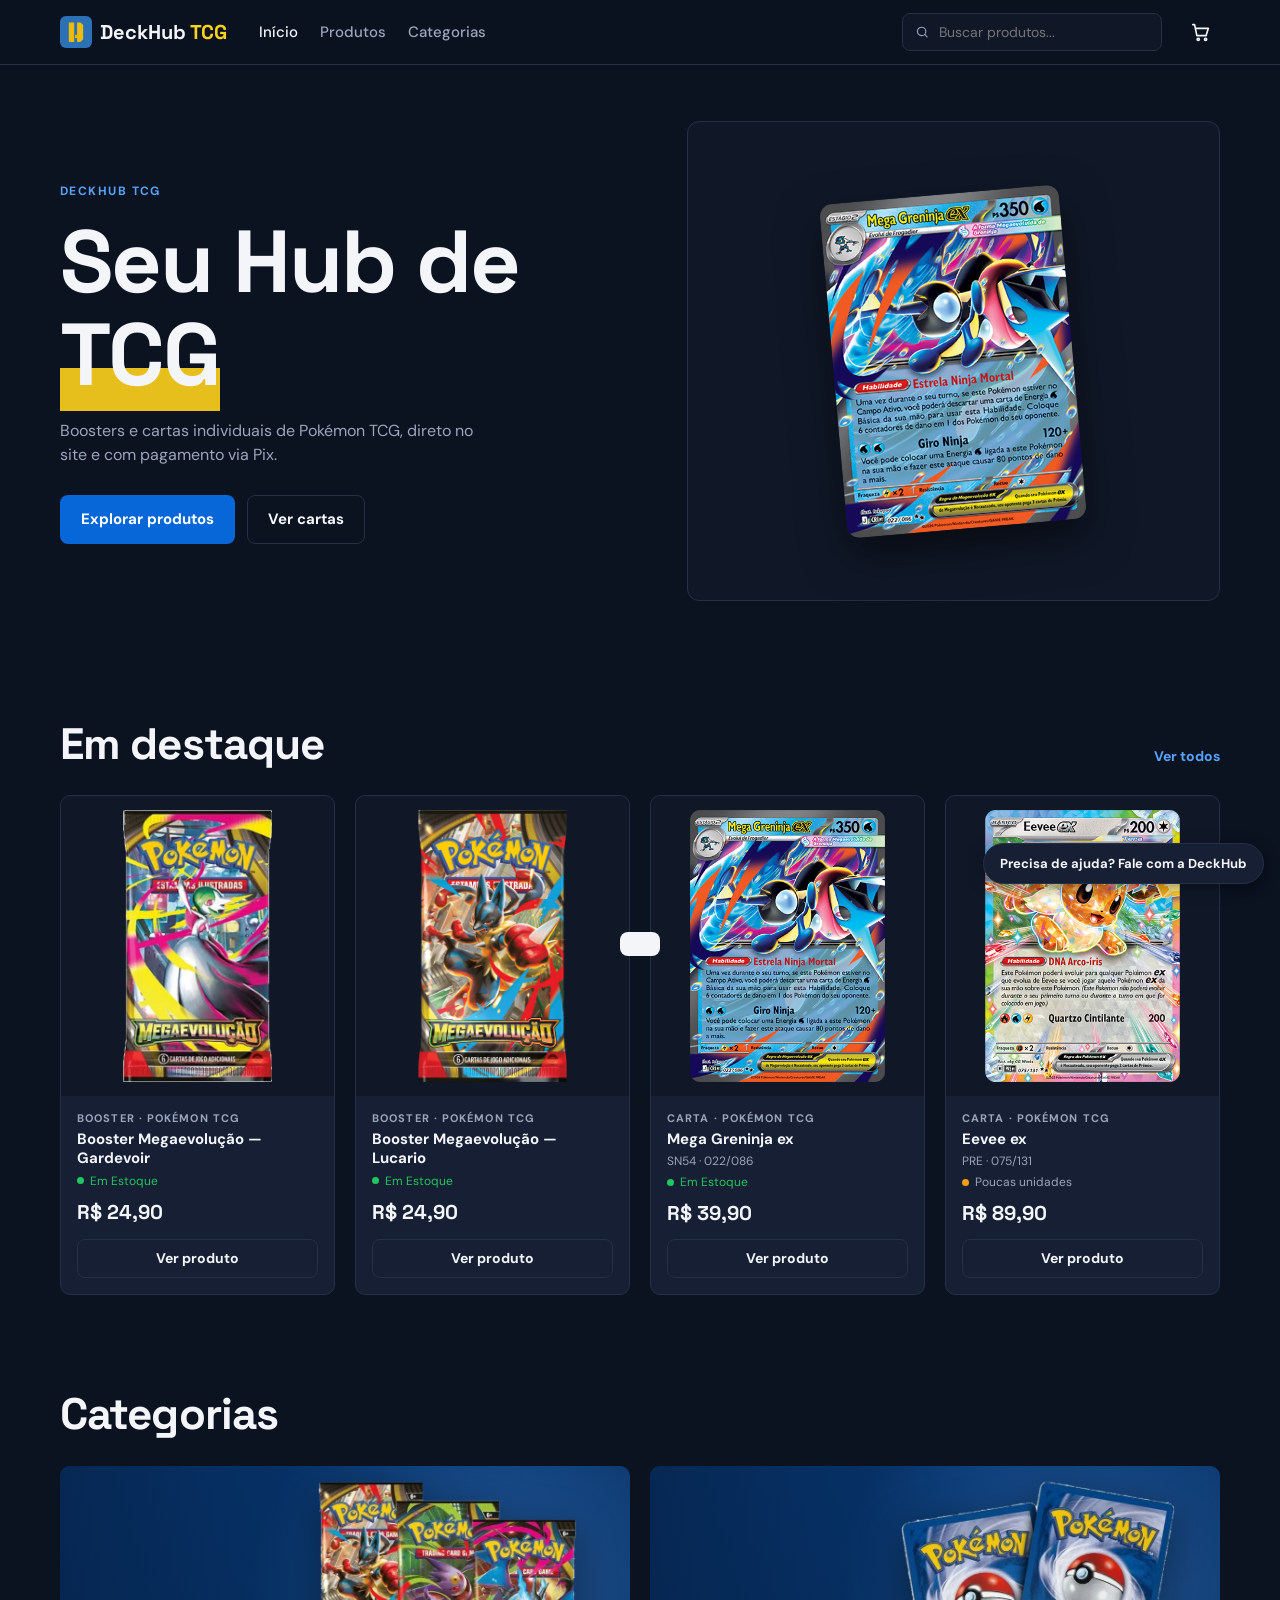
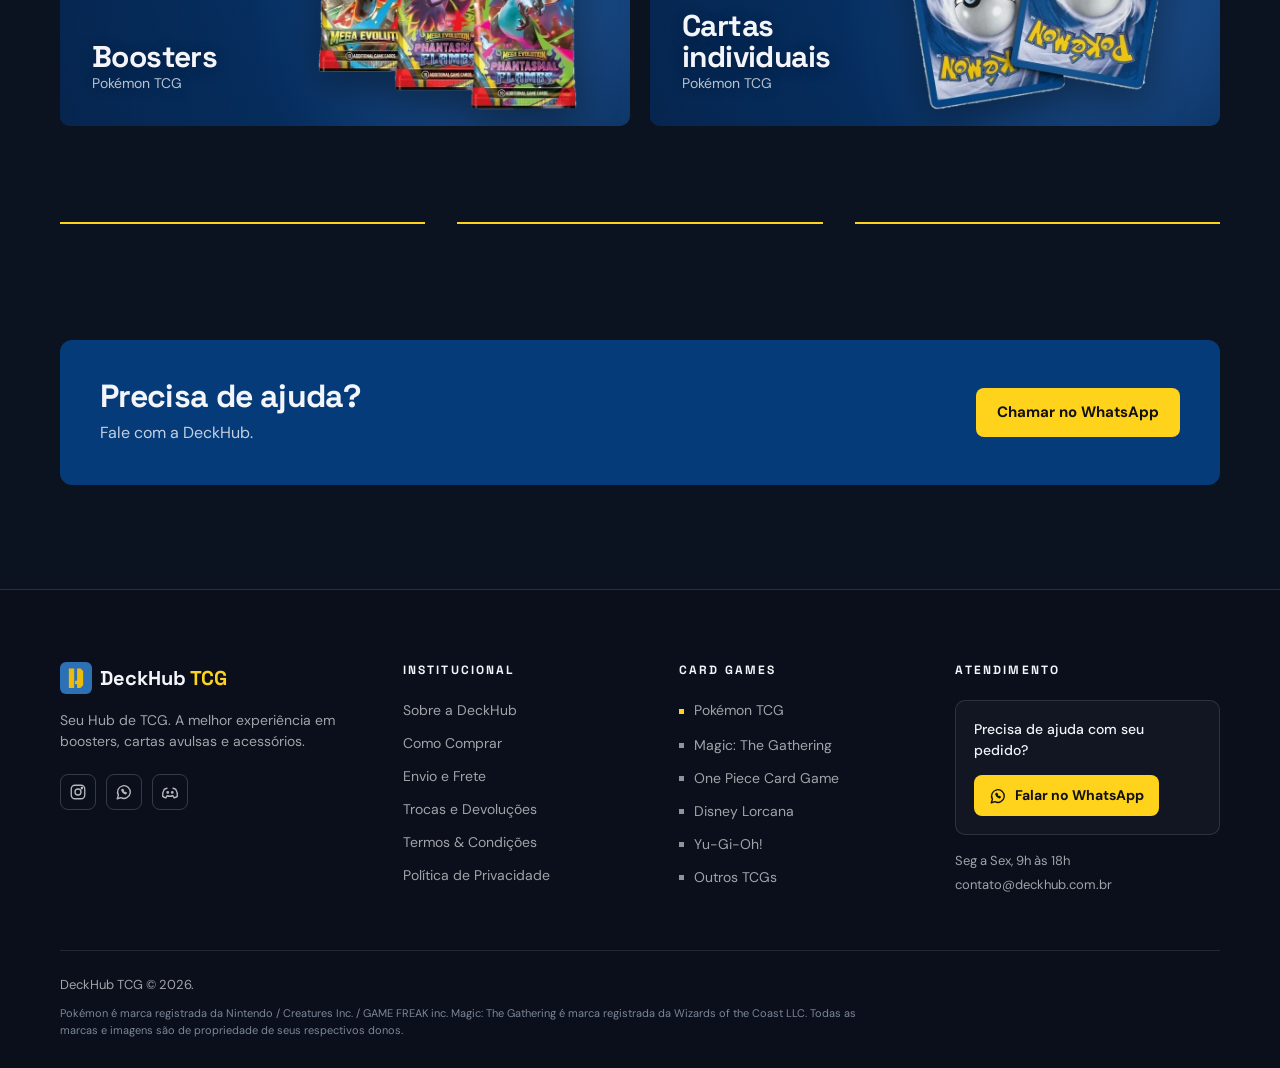
==== index.html @ 045ca1ab "Add files via upload" ====
<!DOCTYPE html>
<html lang="pt-BR">
<head>
<meta charset="utf-8">
<meta name="viewport" content="width=device-width, initial-scale=1">
<meta name="theme-color" content="#0B1220">
<title>DeckHub TCG</title>
<meta name="description" content="Boosters e cartas individuais de Pokémon TCG com compra direta pelo site e pagamento via Pix.">
<meta property="og:title" content="DeckHub TCG"><meta property="og:description" content="Boosters e cartas individuais de Pokémon TCG com compra direta pelo site e pagamento via Pix."><meta property="og:image" content="images/logo.png"><meta property="og:locale" content="pt_BR">
<link rel="icon" href="images/logo-icon.png">
<link rel="preconnect" href="https://fonts.googleapis.com"><link rel="preconnect" href="https://fonts.gstatic.com" crossorigin>
<link rel="stylesheet" href="https://fonts.googleapis.com/css2?family=DM+Sans:wght@400;500;700&family=Space+Grotesk:wght@500;700&display=swap">
<link rel="stylesheet" href="css/style.css">
</head>
<body data-page="home">
<div id="site-header"></div>
<main id="app">
<div class="wrap">
  <section class="hero">
    <div>
      <span class="eye">DeckHub TCG</span>
      <h1>Seu Hub de <em>TCG</em></h1>
      <p>Boosters e cartas individuais de Pokémon TCG, direto no site e com pagamento via Pix.</p>
      <div class="cta"><a class="btn p" href="produtos">Explorar produtos</a><a class="btn s" href="produtos?tipo=carta">Ver cartas</a></div>
    </div>
    <a class="hstage" href="produto/?slug=mega-greninja-ex" aria-label="Ver Mega Greninja ex"><img src="images/cards/mega-greninja-ex.png" alt="Mega Greninja ex"></a>
  </section>
</div>
<section class="s"><div class="wrap"><div class="sh"><h2>Em destaque</h2><a href="produtos">Ver todos</a></div><div class="grid" id="featured"></div></div></section>
<section class="s"><div class="wrap"><div class="sh"><h2>Categorias</h2></div>
  <div class="cats"><a class="cat" href="produtos?tipo=booster"><img class="cat-img" src="images/categorias/boosters.webp" alt="" loading="lazy"><h3>Boosters</h3><span>Pokémon TCG</span></a><a class="cat" href="produtos?tipo=carta"><img class="cat-img" src="images/categorias/cartas.webp" alt="" loading="lazy"><h3>Cartas individuais</h3><span>Pokémon TCG</span></a></div></div></section>
<section class="s"><div class="wrap bn">
  <div><b></b><p></p></div>
  <div><b></b><p></p></div>
  <div><b></b><p></p></div></div></section>
<section class="s"><div class="wrap"><div class="help"><div><h2>Precisa de ajuda?</h2><p>Fale com a DeckHub.</p></div><a class="btn y" id="helpwa" href="https://wa.me/558499370883" target="_blank" rel="noopener">Chamar no WhatsApp</a></div></div></section>
</main>
<div id="site-footer"></div>
<script src="js/data.js"></script>
<script src="js/payment.js"></script>
<script src="js/app.js"></script>
<script src="js/viewer.js"></script>
<script src="js/pages.js"></script>
</body>
</html>
---- css/style.css ----
:root{--bg:#0B1220;--surface:#101828;--card:#161F33;--ink:#F3F5F9;--muted:#9AA6BC;--line:#223049;--brand:#0867D8;--brand2:#063B7A;--yellow:#FFD21C;color-scheme:dark}
*{box-sizing:border-box}html{scroll-behavior:smooth}
body{margin:0;background:var(--bg);color:var(--ink);font:16px/1.5 'DM Sans',system-ui,sans-serif;-webkit-font-smoothing:antialiased}
h1,h2,h3{font-family:'Space Grotesk','DM Sans',sans-serif;letter-spacing:-.02em;line-height:1.05;margin:0}
a{color:inherit;text-decoration:none}button{font:inherit;cursor:pointer;color:inherit;background:none;border:0}img{display:block;max-width:100%}
.wrap{max-width:1200px;margin:0 auto;padding:0 20px}.muted{color:var(--muted)}
header.top{position:sticky;top:0;z-index:30;background:rgba(11,18,32,.92);backdrop-filter:blur(8px);border-bottom:1px solid var(--line)}
.hd{display:flex;align-items:center;gap:20px;height:64px}
.logo{display:flex;align-items:center;gap:8px;font:700 20px 'Space Grotesk',sans-serif}.logo img{width:32px;height:32px;border-radius:6px}.logo b{color:var(--yellow)}
.nav{display:flex;gap:22px;font-size:15px;font-weight:500;color:var(--muted);margin-left:12px}.nav a:hover,.nav a.on{color:var(--ink)}
.sp{flex:1}
.sb{display:flex;align-items:center;gap:8px;border:1px solid var(--line);border-radius:8px;padding:0 12px;height:38px;background:var(--surface);width:260px;color:var(--muted)}
.sb input{border:0;background:none;outline:0;width:100%;color:var(--ink);font:inherit;font-size:14px}
.ib{position:relative;padding:8px;display:flex;color:var(--ink)}.mbtn{display:none}
.cnt{position:absolute;top:0;right:-2px;background:var(--yellow);color:#111;font-size:11px;font-weight:700;min-width:18px;height:18px;border-radius:9px;display:grid;place-items:center;padding:0 4px}
.mnav{display:none;border-top:1px solid var(--line);padding:14px 20px}.mnav.open{display:grid;gap:12px}
.btn{display:inline-flex;align-items:center;justify-content:center;gap:8px;border:1px solid transparent;border-radius:8px;padding:12px 20px;font-weight:700;font-size:15px;transition:transform .15s,background .15s,box-shadow .15s,border-color .15s}
.btn.p{background:var(--brand);color:#fff}.btn.p:hover{background:#0a78f5;transform:translateY(-1px);box-shadow:0 6px 18px rgba(8,103,216,.35)}
.btn.s{border-color:var(--line);color:var(--ink)}.btn.s:hover{border-color:var(--ink)}.btn.y{background:var(--yellow);color:#111}.btn.y:hover{transform:translateY(-1px)}
.btn.w{width:100%}.btn[disabled]{opacity:.5;cursor:not-allowed;transform:none;box-shadow:none}
.eye{font-size:12px;font-weight:700;letter-spacing:.12em;text-transform:uppercase;color:#5aa2ff}
.hero{display:grid;grid-template-columns:1.1fr 1fr;gap:40px;align-items:center;padding:56px 0 72px}
.hero h1{font-size:clamp(44px,7vw,88px);margin:14px 0 18px}.hero h1 em{font-style:normal;background:linear-gradient(transparent 62%,rgba(255,210,28,.9) 62%);color:var(--ink)}
.hero p{color:var(--muted);max-width:440px;margin:0 0 28px}.cta{display:flex;gap:12px;flex-wrap:wrap}
.hstage{display:grid;place-items:center;height:480px;background:var(--surface);border:1px solid var(--line);border-radius:12px}
.hstage img{width:240px;transform:rotate(-5deg);border-radius:12px;box-shadow:0 18px 44px rgba(0,0,0,.55);transition:transform .35s}.hstage:hover img{transform:rotate(0) translateY(-6px)}
section.s{padding:48px 0}.sh{display:flex;justify-content:space-between;align-items:end;gap:16px;margin-bottom:28px}.sh h2{font-size:clamp(28px,4vw,44px)}.sh a{color:#5aa2ff;font-weight:700;font-size:14px}
.grid{display:grid;grid-template-columns:repeat(4,1fr);gap:20px}
.card{background:var(--card);border:1px solid var(--line);border-radius:10px;overflow:hidden;display:flex;flex-direction:column;transition:transform .2s,box-shadow .2s,border-color .2s}
.card:hover{transform:translateY(-4px);box-shadow:0 14px 30px rgba(0,0,0,.4);border-color:#34466a}
.card .im{aspect-ratio:4/5;background:var(--surface);padding:16px}.card .im img{width:100%;height:100%;object-fit:contain;transition:transform .3s}.card:hover .im img{transform:scale(1.03)}
.card .bd{padding:14px 16px 16px;display:flex;flex-direction:column;gap:3px;flex:1}
.tp{font-size:11px;font-weight:700;letter-spacing:.1em;text-transform:uppercase;color:var(--muted)}.nm{font-weight:700;font-size:15px;line-height:1.3}.sm{font-size:12px;color:var(--muted)}
.av{display:flex;align-items:center;gap:6px;font-size:12px;color:var(--muted)}.av i{width:7px;height:7px;border-radius:50%;background:#22c55e}.av.low i{background:#f59e0b}.av.out i{background:#ef4444}
.pr{font:700 20px 'Space Grotesk',sans-serif;margin-top:6px}.card .vb{margin-top:10px;border:1px solid var(--line);border-radius:8px;padding:8px;text-align:center;font-size:14px;font-weight:700;transition:border-color .2s,background .2s}.card:hover .vb{border-color:var(--brand);background:var(--brand)}
/* Em destaque (home): área de imagem uniforme; boosters e cartas ficam com a mesma altura */
#featured .card .im{position:relative;aspect-ratio:10/11;padding:0}
#featured .card .im img{position:absolute;inset:14px;width:calc(100% - 28px);height:calc(100% - 28px)}
#featured .card .pr{margin-bottom:10px}#featured .card .vb{margin-top:auto}

.cats{display:grid;grid-template-columns:1fr 1fr;gap:20px}.cat{background:var(--brand2);border-radius:10px;padding:32px;min-height:190px;display:flex;flex-direction:column;justify-content:flex-end;transition:background .2s}.cat:hover{background:var(--brand)}.cat h3{font-size:30px}.cat span{opacity:.75;font-size:14px}
.cat{position:relative;overflow:hidden;isolation:isolate;min-height:260px;background:linear-gradient(135deg,var(--brand2) 0%,#052a57 100%)}.cat:hover{background:linear-gradient(135deg,var(--brand) 0%,var(--brand2) 100%)}
.cat:before{content:"";position:absolute;inset:0;z-index:-1;background:radial-gradient(circle at 78% 50%,rgba(90,162,255,.35),transparent 55%),linear-gradient(90deg,rgba(6,24,52,.55) 0%,transparent 60%)}
.cat .cat-img{position:absolute;z-index:-1;right:4%;top:50%;width:56%;height:88%;object-fit:contain;object-position:center;transform:translateY(-50%);filter:drop-shadow(0 12px 22px rgba(0,0,0,.45));transition:transform .35s}.cat:hover .cat-img{transform:translateY(-50%) scale(1.05)}
.cat h3,.cat span{max-width:48%;text-shadow:0 2px 12px rgba(6,24,52,.6)}
.bn{display:grid;grid-template-columns:repeat(3,1fr);gap:32px}.bn div{border-top:2px solid var(--yellow);padding-top:14px}.bn b{font:700 18px 'Space Grotesk',sans-serif}.bn p{color:var(--muted);margin:6px 0 0;font-size:14px}
.help{background:var(--brand2);border-radius:12px;padding:40px;display:flex;justify-content:space-between;align-items:center;gap:20px;flex-wrap:wrap}.help h2{font-size:32px}.help p{margin:8px 0 0;opacity:.8}
.tools{display:flex;gap:12px;flex-wrap:wrap;align-items:center;margin-bottom:24px}
.chip{border:1px solid var(--line);background:var(--surface);border-radius:20px;padding:8px 16px;font-size:14px;font-weight:500}.chip.on{background:var(--brand);border-color:var(--brand);color:#fff}
select,.in{width:100%;border:1px solid var(--line);background:var(--surface);color:var(--ink);border-radius:8px;padding:10px 12px;font:inherit;font-size:15px}
select{width:auto}.in:focus,select:focus{outline:2px solid var(--brand);outline-offset:-1px}.tools .in{max-width:300px}
.crumb{font-size:13px;color:var(--muted);padding-top:20px}.crumb a:hover{color:#5aa2ff}
.pd{display:grid;grid-template-columns:1.2fr 1fr;gap:48px;padding:28px 0 24px}
.pd h1{font-size:clamp(32px,4vw,48px);margin:8px 0 12px}.pd .big{font:700 36px 'Space Grotesk',sans-serif}
.stage{position:relative;height:520px;background:var(--surface);border:1px solid var(--line);border-radius:12px;overflow:hidden;cursor:grab;touch-action:none;user-select:none}
.stage:active{cursor:grabbing}.stage canvas{position:absolute;inset:0;width:100%;height:100%}.stage .fb{position:absolute;inset:0;display:grid;place-items:center}.stage .fb img{height:80%;object-fit:contain}
.vz{position:absolute;top:10px;right:10px;display:flex;gap:6px}.vz button{width:34px;height:34px;border-radius:8px;border:1px solid var(--line);background:var(--card);display:grid;place-items:center}
.vh{position:absolute;bottom:12px;left:0;right:0;text-align:center;font-size:12px;color:var(--muted);pointer-events:none;margin:0}
dl.specs{margin:20px 0 0;border-top:1px solid var(--line)}dl.specs div{display:flex;justify-content:space-between;padding:10px 0;border-bottom:1px solid var(--line);font-size:14px}dl.specs dt{color:var(--muted)}dl.specs dd{margin:0;font-weight:500}
.buy{display:flex;gap:12px;flex-wrap:wrap;margin-top:22px}.buy .btn{flex:1}
.qty{display:inline-flex;align-items:center;border:1px solid var(--line);border-radius:8px;background:var(--surface);overflow:hidden}.qty button{width:40px;height:44px;display:grid;place-items:center}.qty span{width:40px;text-align:center;font-weight:700}
.eds{background:#0F1626;border-top:1px solid var(--line);padding:64px 0;margin-top:40px}.eds h2{font-size:clamp(26px,3.5vw,38px)}.eds .sh p{color:var(--muted);margin:8px 0 0;font-size:14px}
.ar{display:flex;gap:8px}.ar button{width:38px;height:38px;border-radius:8px;border:1px solid var(--line);display:grid;place-items:center;transition:background .2s,border-color .2s}.ar button:hover{background:var(--brand);border-color:var(--brand)}
.ect{display:flex;gap:16px;overflow-x:auto;scroll-snap-type:x mandatory;scroll-behavior:smooth;scrollbar-width:none}.ect::-webkit-scrollbar{display:none}
.ec{position:relative;flex:0 0 calc((100% - 64px)/5);scroll-snap-align:start;background:var(--card);border:1px solid var(--line);border-radius:10px;overflow:hidden;display:flex;flex-direction:column;transition:border-color .2s,transform .2s}.ec:hover{border-color:#4a608c;transform:translateY(-3px)}
.ec .im{position:relative;aspect-ratio:330/460;overflow:hidden;background:#0B1220;padding:12px}.ec .im img{width:100%;height:100%;object-fit:contain;transition:transform .4s}.ec:hover .im img{transform:scale(1.05)}
.ec .im:after{content:"";position:absolute;inset:0;pointer-events:none;background:linear-gradient(115deg,transparent 40%,rgba(255,255,255,.14) 50%,transparent 60%);transform:translateX(-100%);transition:transform .6s}.ec:hover .im:after{transform:translateX(100%)}
.ec .cd{position:absolute;top:10px;left:10px;z-index:2;background:rgba(11,18,32,.9);border:1px solid var(--line);border-radius:5px;font:700 11px 'Space Grotesk',sans-serif;letter-spacing:.08em;padding:3px 8px}
.ec .bd{padding:14px;display:flex;flex-direction:column;gap:3px;flex:1}.ec .vb{margin-top:10px;border:1px solid var(--line);border-radius:8px;padding:8px;text-align:center;font-size:13px;font-weight:700;transition:background .2s,border-color .2s}.ec:hover .vb{background:var(--brand);border-color:var(--brand)}
.lay{display:grid;grid-template-columns:1.6fr 1fr;gap:40px;padding:28px 0 24px}.box{background:var(--card);border:1px solid var(--line);border-radius:10px;padding:24px}
.row{display:grid;grid-template-columns:64px 1fr auto;gap:16px;align-items:center;padding:16px 0;border-bottom:1px solid var(--line)}.row .t{width:64px;height:80px;background:var(--surface);padding:4px}.row .t img{width:100%;height:100%;object-fit:contain}
.row .qty{margin-top:8px;transform:scale(.85);transform-origin:left}.row .qty button{height:36px}.lk{font-size:12px;color:var(--muted);text-decoration:underline}
.ln{display:flex;justify-content:space-between;padding:6px 0;font-size:15px}.ln.tt{font-weight:700;font-size:20px;border-top:1px solid var(--line);margin-top:8px;padding-top:14px}
.steps{display:flex;gap:6px;margin-bottom:24px}.steps i{flex:1;height:4px;border-radius:2px;background:var(--line)}.steps i.on{background:var(--brand)}
.fgr{display:grid;grid-template-columns:1fr 1fr;gap:14px;margin-top:16px}.fgr label{display:block;font-size:13px;font-weight:700;margin-bottom:4px}.fgr .full{grid-column:1/-1}h3.f{font-size:20px;margin:28px 0 0}h3.f:first-child{margin:0}
.opt{display:flex;align-items:center;gap:12px;border:1px solid var(--brand);background:rgba(8,103,216,.12);border-radius:8px;padding:14px;margin-top:16px}.opt span{flex:1;font-weight:500}
.pix{text-align:center}.qr{display:inline-block;background:#fff;padding:10px;border-radius:10px;margin:14px 0}.qr svg{display:block;width:200px;height:200px}
.code{word-break:break-all;background:var(--surface);border:1px solid var(--line);border-radius:8px;padding:12px;text-align:left;font-size:12px;color:var(--muted)}
.ok{color:#22c55e}.spin{display:inline-block;width:14px;height:14px;border:2px solid var(--line);border-top-color:var(--brand);border-radius:50%;animation:sp 1s linear infinite;vertical-align:-2px;margin-right:6px}@keyframes sp{to{transform:rotate(360deg)}}
.ctr{text-align:center;padding:64px 0}.ctr h1{font-size:44px;margin:16px 0}
.drawer-bg{position:fixed;inset:0;background:rgba(0,0,0,.55);opacity:0;pointer-events:none;transition:opacity .25s;z-index:40}.drawer-bg.open{opacity:1;pointer-events:auto}
.drawer{position:fixed;top:0;right:0;height:100%;width:100%;max-width:420px;background:var(--surface);border-left:1px solid var(--line);z-index:50;display:flex;flex-direction:column;transform:translateX(100%);transition:transform .3s}.drawer.open{transform:none}
.drawer .dh{display:flex;justify-content:space-between;align-items:center;padding:20px;border-bottom:1px solid var(--line)}.drawer h2{font-size:24px}.drawer .db{flex:1;overflow-y:auto;padding:0 20px}.drawer .df{border-top:1px solid var(--line);padding:20px}
.toast{position:fixed;left:50%;bottom:24px;transform:translate(-50%,80px);background:var(--ink);color:var(--bg);padding:12px 20px;border-radius:8px;font-weight:500;transition:transform .3s;z-index:60;font-size:14px}.toast.on{transform:translate(-50%,0)}
.wa{position:fixed;right:16px;bottom:16px;z-index:35;background:var(--card);border:1px solid var(--line);border-radius:24px;padding:10px 16px;font-size:13px;font-weight:700;box-shadow:0 4px 16px rgba(0,0,0,.4)}
footer.ft{background:#0A0F1B;border-top:1px solid var(--line);padding:72px 0 28px;margin-top:56px;font-size:14px}
.ftg{display:grid;grid-template-columns:1.3fr 1fr 1fr 1.2fr;gap:56px}
.fc h4{margin:0 0 22px;font:700 12px 'Space Grotesk',sans-serif;letter-spacing:.18em;text-transform:uppercase;display:flex;justify-content:space-between;cursor:default}.fc h4 span{display:none}
.fc ul{list-style:none;margin:0;padding:0;display:grid;gap:12px}.fc li a{color:rgba(255,255,255,.62);padding-bottom:2px;background:linear-gradient(var(--brand),var(--brand)) 0 100%/0 1px no-repeat;transition:color .2s,background-size .25s}.fc li a:hover{color:#fff;background-size:100% 1px}
.fb p{color:rgba(255,255,255,.62);max-width:300px;margin:16px 0 0}.soc{display:flex;gap:10px;margin-top:22px}.soc a{width:36px;height:36px;border:1px solid rgba(255,255,255,.18);border-radius:8px;display:grid;place-items:center;color:rgba(255,255,255,.7);transition:.2s}.soc a:hover{background:var(--brand);border-color:var(--brand);color:#fff}
.gm li{display:flex;align-items:center;gap:10px;color:rgba(255,255,255,.62)}.gm li:before{content:"";width:5px;height:5px;background:#fff;opacity:.55}.gm li.on:before{opacity:1;background:var(--yellow)}.gm small{font-size:10px;letter-spacing:.08em;text-transform:uppercase;color:rgba(255,255,255,.4);border:1px solid rgba(255,255,255,.15);border-radius:4px;padding:1px 6px}
.wbox{border:1px solid rgba(255,255,255,.12);border-radius:10px;padding:18px;background:rgba(255,255,255,.03)}.wbox p{margin:0 0 14px;font-weight:500}.fi{margin-top:16px;display:grid;gap:4px;color:rgba(255,255,255,.62);font-size:13px}
.sub{border-top:1px solid rgba(255,255,255,.1);margin-top:56px;padding-top:24px;display:grid;gap:10px}.sub p{margin:0;color:rgba(255,255,255,.62);font-size:13px}.sub .lg{font-size:11px;color:#7D8798;line-height:1.6;max-width:820px}
.prose{max-width:720px;padding:40px 0}.prose h1{font-size:44px;margin-bottom:16px}.prose p,.prose li{color:var(--muted)}
@media(max-width:1100px){.ec{flex-basis:calc((100% - 32px)/3)}}
@media(max-width:900px){.nav,.sb{display:none}.mbtn{display:flex}.hero,.pd,.lay{grid-template-columns:1fr;gap:28px}.hero{padding:28px 0 48px}.hstage{height:400px}.grid{grid-template-columns:repeat(2,1fr);gap:12px}.bn,.cats{grid-template-columns:1fr}.stage{height:360px}.fgr{grid-template-columns:1fr}section.s{padding:36px 0}
.ftg{grid-template-columns:1fr;gap:0}footer.ft{padding:48px 0 24px}.fb{margin-bottom:28px}.fc{border-top:1px solid rgba(255,255,255,.1);padding:18px 0}.fc h4{margin:0;cursor:pointer}.fc h4 span{display:inline}.fc .fcb{display:none;margin-top:16px}.fc.open .fcb{display:block}.sub{margin-top:24px}}
@media(max-width:700px){.cat{padding:24px;min-height:200px}.cat h3{font-size:26px}.cat .cat-img{width:54%;height:84%;right:3%}.ec{flex-basis:calc((100% - 16px)/2.15)}.eds{padding:44px 0}}
@media(prefers-reduced-motion:reduce){*{animation:none!important;transition:none!important}}
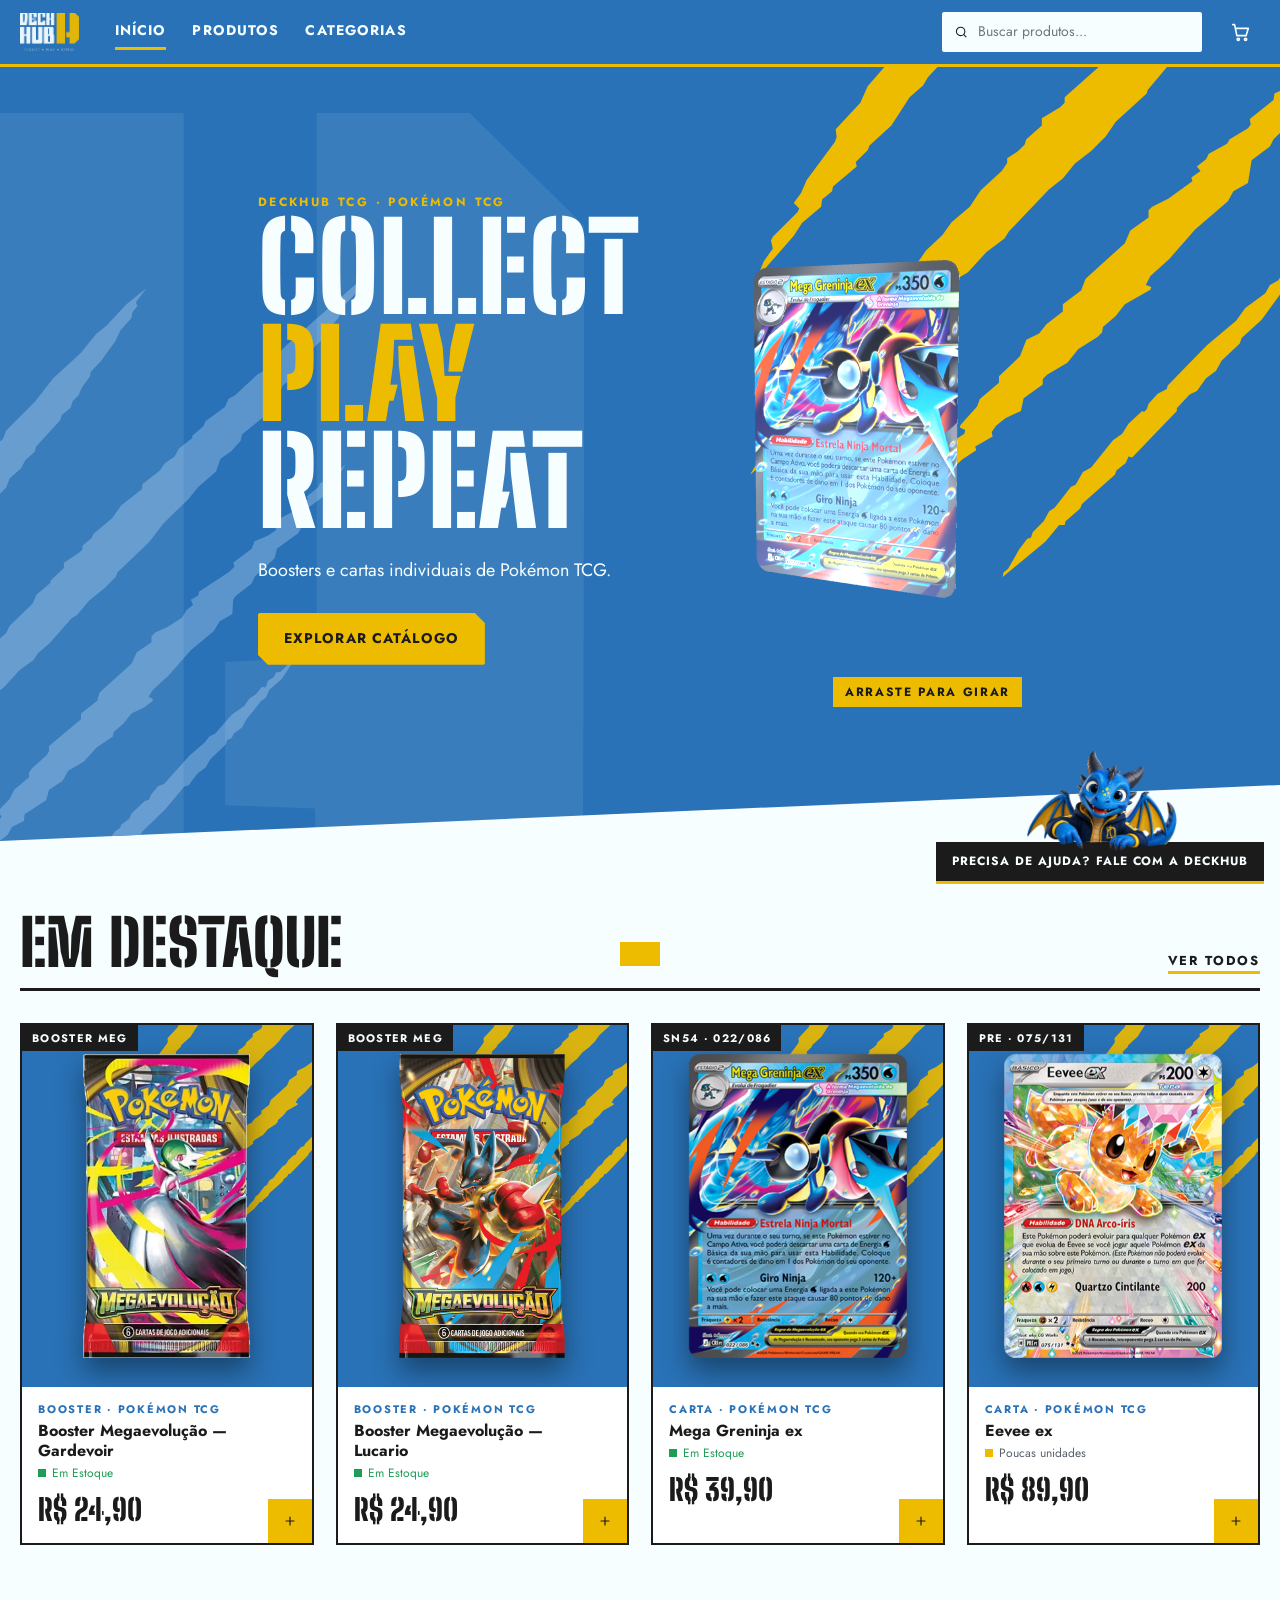
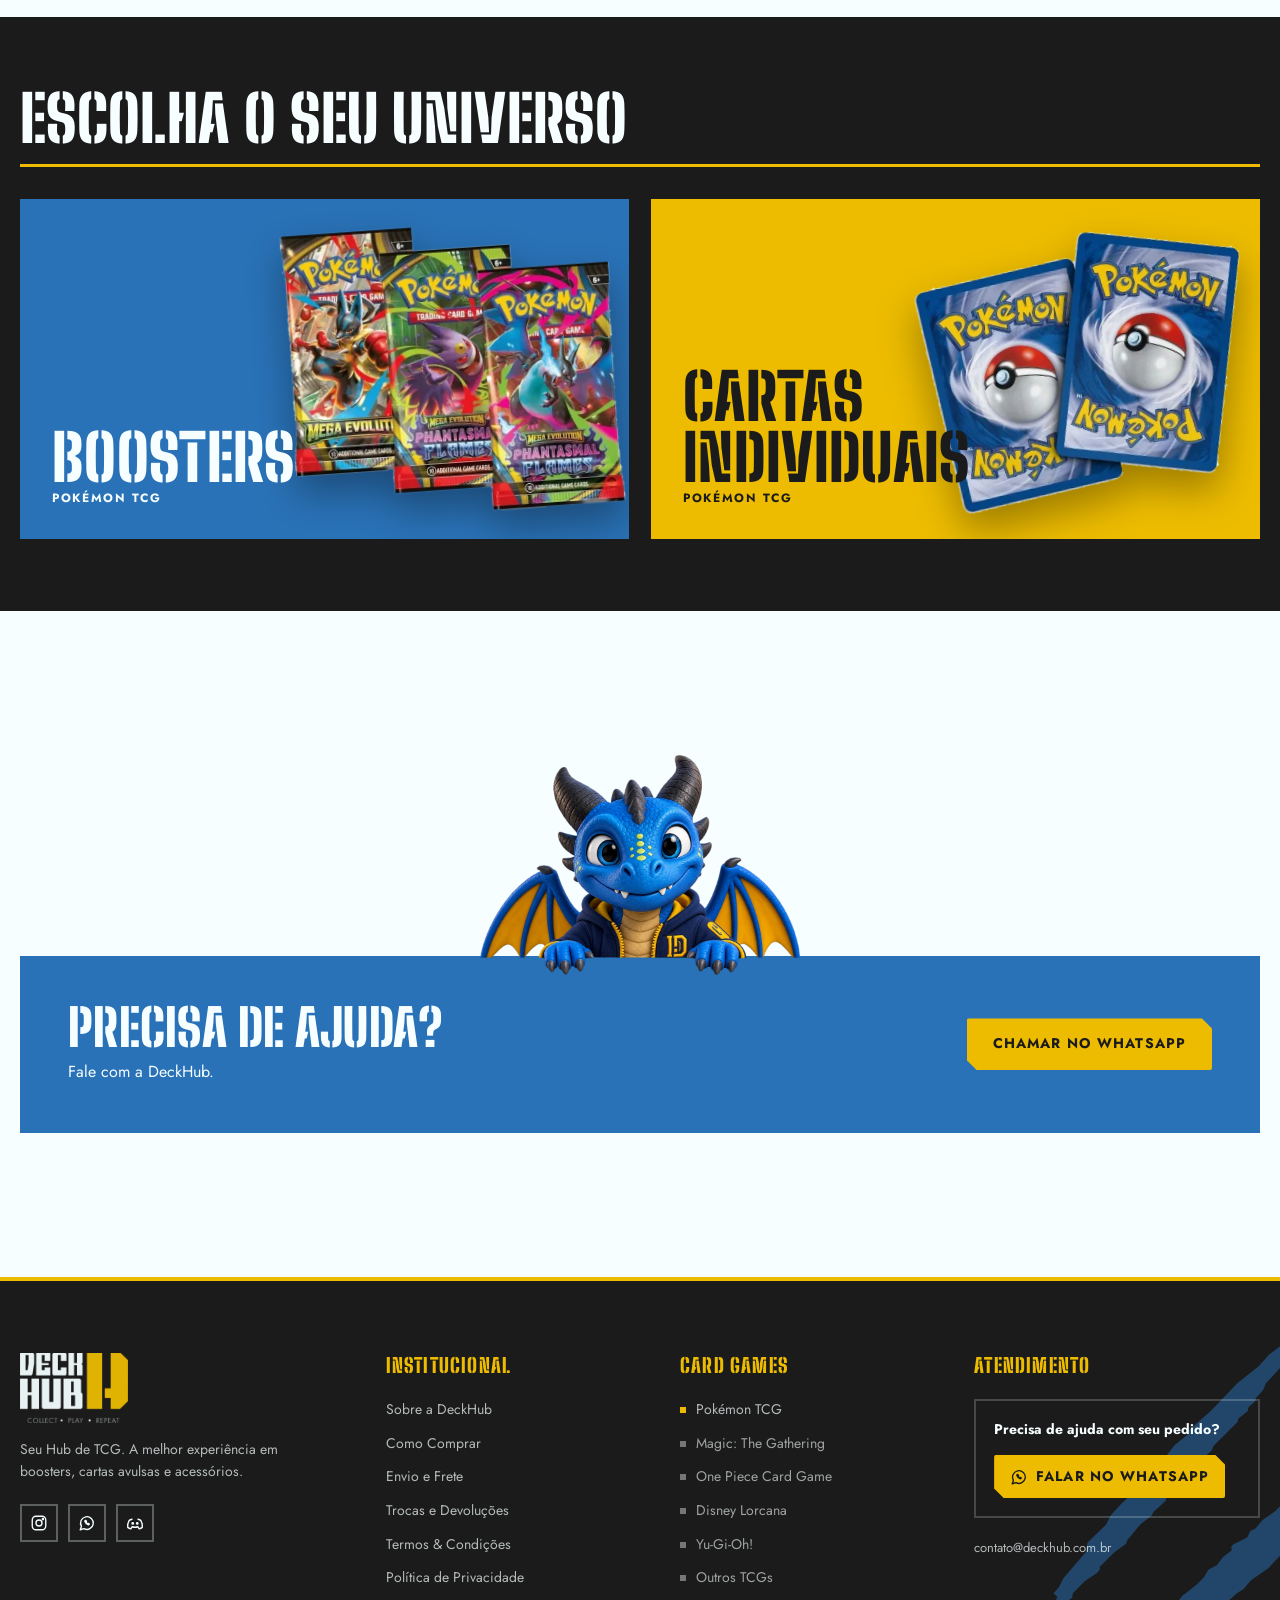
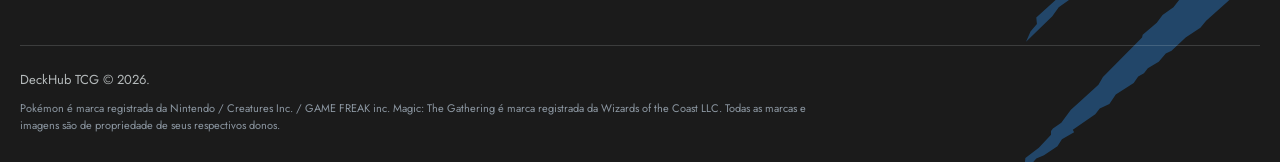
==== commit a47d65aa: "new design" ====
--- a/index.html
+++ b/index.html
@@ -3,37 +3,36 @@
 <head>
 <meta charset="utf-8">
 <meta name="viewport" content="width=device-width, initial-scale=1">
-<meta name="theme-color" content="#0B1220">
+<meta name="theme-color" content="#2972B7">
 <title>DeckHub TCG</title>
 <meta name="description" content="Boosters e cartas individuais de Pokémon TCG com compra direta pelo site e pagamento via Pix.">
 <meta property="og:title" content="DeckHub TCG"><meta property="og:description" content="Boosters e cartas individuais de Pokémon TCG com compra direta pelo site e pagamento via Pix."><meta property="og:image" content="images/logo.png"><meta property="og:locale" content="pt_BR">
 <link rel="icon" href="images/logo-icon.png">
 <link rel="preconnect" href="https://fonts.googleapis.com"><link rel="preconnect" href="https://fonts.gstatic.com" crossorigin>
-<link rel="stylesheet" href="https://fonts.googleapis.com/css2?family=DM+Sans:wght@400;500;700&family=Space+Grotesk:wght@500;700&display=swap">
+<link rel="stylesheet" href="https://fonts.googleapis.com/css2?family=Big+Shoulders+Stencil+Display:wght@800;900&family=Jost:wght@400;500;700&display=swap">
 <link rel="stylesheet" href="css/style.css">
 </head>
 <body data-page="home">
 <div id="site-header"></div>
 <main id="app">
-<div class="wrap">
-  <section class="hero">
+<section class="hero" id="hero" aria-labelledby="h1">
+  <span class="cl cl1" id="cl1" aria-hidden="true"></span><span class="cl cl2" id="cl2" aria-hidden="true"></span><span class="ghost" id="ghost" aria-hidden="true"></span>
+  <div class="dragon" data-lane="hero" aria-hidden="true"></div>
+  <div class="wrap hin">
     <div>
-      <span class="eye">DeckHub TCG</span>
-      <h1>Seu Hub de <em>TCG</em></h1>
-      <p>Boosters e cartas individuais de Pokémon TCG, direto no site e com pagamento via Pix.</p>
-      <div class="cta"><a class="btn p" href="produtos">Explorar produtos</a><a class="btn s" href="produtos?tipo=carta">Ver cartas</a></div>
+      <span class="eye" style="color:var(--am)">DeckHub TCG · Pokémon TCG</span>
+      <h1 id="h1"><span>Collect</span><span class="y">Play</span><span>Repeat</span></h1>
+      <p>Boosters e cartas individuais de Pokémon TCG.</p>
+      <div class="cta"><a class="btn y" href="produtos">Explorar catálogo</a></div>
     </div>
-    <a class="hstage" href="produto/?slug=mega-greninja-ex" aria-label="Ver Mega Greninja ex"><img src="images/cards/mega-greninja-ex.png" alt="Mega Greninja ex"></a>
-  </section>
-</div>
+    <div class="hstage" id="hstage" data-slug="mega-greninja-ex"><img class="st" src="images/cards/mega-greninja-ex.png" alt="Mega Greninja ex, carta em destaque" width="330" height="460"><span class="tag">Arraste para girar</span></div>
+  </div>
+</section>
 <section class="s"><div class="wrap"><div class="sh"><h2>Em destaque</h2><a href="produtos">Ver todos</a></div><div class="grid" id="featured"></div></div></section>
-<section class="s"><div class="wrap"><div class="sh"><h2>Categorias</h2></div>
+<section class="s dk"><div class="wrap"><div class="sh"><h2>Escolha o seu universo</h2></div>
   <div class="cats"><a class="cat" href="produtos?tipo=booster"><img class="cat-img" src="images/categorias/boosters.webp" alt="" loading="lazy"><h3>Boosters</h3><span>Pokémon TCG</span></a><a class="cat" href="produtos?tipo=carta"><img class="cat-img" src="images/categorias/cartas.webp" alt="" loading="lazy"><h3>Cartas individuais</h3><span>Pokémon TCG</span></a></div></div></section>
-<section class="s"><div class="wrap bn">
-  <div><b></b><p></p></div>
-  <div><b></b><p></p></div>
-  <div><b></b><p></p></div></div></section>
-<section class="s"><div class="wrap"><div class="help"><div><h2>Precisa de ajuda?</h2><p>Fale com a DeckHub.</p></div><a class="btn y" id="helpwa" href="https://wa.me/558499370883" target="_blank" rel="noopener">Chamar no WhatsApp</a></div></div></section>
+<section class="s">
+<section class="s"><div class="wrap"><div class="help-visual rv"><img src="images/dragao/ajuda-secao.webp" alt="Dragão da DeckHub" width="960" height="659" loading="lazy" decoding="async"></div><div class="help"><div><h2>Precisa de ajuda?</h2><p>Fale com a DeckHub.</p></div><a class="btn y" id="helpwa" href="https://wa.me/558499370883" target="_blank" rel="noopener">Chamar no WhatsApp</a></div></div></div></section>
 </main>
 <div id="site-footer"></div>
 <script src="js/data.js"></script>
@@ -41,5 +40,6 @@
 <script src="js/app.js"></script>
 <script src="js/viewer.js"></script>
 <script src="js/pages.js"></script>
+<script src="js/fx.js" defer></script>
 </body>
 </html>
--- a/css/style.css
+++ b/css/style.css
@@ -1,99 +1,157 @@
-:root{--bg:#0B1220;--surface:#101828;--card:#161F33;--ink:#F3F5F9;--muted:#9AA6BC;--line:#223049;--brand:#0867D8;--brand2:#063B7A;--yellow:#FFD21C;color-scheme:dark}
+/* DeckHub TCG — sistema visual (Manual da Marca): azul #2972B7 · amarelo #EDBC00 · preto #1B1B1B · branco #F6FEFF
+   FONTES OFICIAIS: Sky Ghost (títulos) e Futura (textos). Os arquivos não vieram no projeto: coloque-os em /fonts e
+   descomente o bloco @font-face abaixo. Enquanto isso, usam-se substitutas (Big Shoulders Stencil / Jost) — NÃO são as oficiais. */
+@font-face{font-family:"Sky Ghost";src:local("Sky Ghost"),local("SkyGhost");font-display:swap}
+@font-face{font-family:"Futura";src:local("Futura PT"),local("Futura");font-display:swap}
+/* @font-face{font-family:"Sky Ghost";src:url(../fonts/SkyGhost.woff2) format("woff2");font-display:swap}
+   @font-face{font-family:"Futura";font-weight:400;src:url(../fonts/Futura-Book.woff2) format("woff2");font-display:swap}
+   @font-face{font-family:"Futura";font-weight:700;src:url(../fonts/Futura-Bold.woff2) format("woff2");font-display:swap} */
+:root{--az:#2972B7;--az2:#1f5a94;--am:#EDBC00;--pr:#1B1B1B;--br:#F6FEFF;
+--bg:var(--br);--ink:var(--pr);--muted:#56606b;--line:#d5dde2;--surface:#fff;--card:#fff;--brand:var(--az);--yellow:var(--am);
+--fd:"Sky Ghost","Big Shoulders Stencil Display","Impact",sans-serif;--ft:"Futura","Futura PT","Jost","Century Gothic",system-ui,sans-serif;--ease:cubic-bezier(.2,.8,.2,1)}
+.dk{--bg:var(--pr);--ink:var(--br);--muted:#aab4bd;--line:#3a3d40;--surface:#242628;--card:#242628}
 *{box-sizing:border-box}html{scroll-behavior:smooth}
-body{margin:0;background:var(--bg);color:var(--ink);font:16px/1.5 'DM Sans',system-ui,sans-serif;-webkit-font-smoothing:antialiased}
-h1,h2,h3{font-family:'Space Grotesk','DM Sans',sans-serif;letter-spacing:-.02em;line-height:1.05;margin:0}
+body{margin:0;background:var(--bg);color:var(--ink);font:400 16px/1.55 var(--ft);-webkit-font-smoothing:antialiased;overflow-x:hidden}
+h1,h2,h3{font-family:var(--fd);font-weight:900;letter-spacing:.005em;line-height:.95;margin:0;text-transform:uppercase}
 a{color:inherit;text-decoration:none}button{font:inherit;cursor:pointer;color:inherit;background:none;border:0}img{display:block;max-width:100%}
-.wrap{max-width:1200px;margin:0 auto;padding:0 20px}.muted{color:var(--muted)}
-header.top{position:sticky;top:0;z-index:30;background:rgba(11,18,32,.92);backdrop-filter:blur(8px);border-bottom:1px solid var(--line)}
-.hd{display:flex;align-items:center;gap:20px;height:64px}
-.logo{display:flex;align-items:center;gap:8px;font:700 20px 'Space Grotesk',sans-serif}.logo img{width:32px;height:32px;border-radius:6px}.logo b{color:var(--yellow)}
-.nav{display:flex;gap:22px;font-size:15px;font-weight:500;color:var(--muted);margin-left:12px}.nav a:hover,.nav a.on{color:var(--ink)}
-.sp{flex:1}
-.sb{display:flex;align-items:center;gap:8px;border:1px solid var(--line);border-radius:8px;padding:0 12px;height:38px;background:var(--surface);width:260px;color:var(--muted)}
-.sb input{border:0;background:none;outline:0;width:100%;color:var(--ink);font:inherit;font-size:14px}
-.ib{position:relative;padding:8px;display:flex;color:var(--ink)}.mbtn{display:none}
-.cnt{position:absolute;top:0;right:-2px;background:var(--yellow);color:#111;font-size:11px;font-weight:700;min-width:18px;height:18px;border-radius:9px;display:grid;place-items:center;padding:0 4px}
-.mnav{display:none;border-top:1px solid var(--line);padding:14px 20px}.mnav.open{display:grid;gap:12px}
-.btn{display:inline-flex;align-items:center;justify-content:center;gap:8px;border:1px solid transparent;border-radius:8px;padding:12px 20px;font-weight:700;font-size:15px;transition:transform .15s,background .15s,box-shadow .15s,border-color .15s}
-.btn.p{background:var(--brand);color:#fff}.btn.p:hover{background:#0a78f5;transform:translateY(-1px);box-shadow:0 6px 18px rgba(8,103,216,.35)}
-.btn.s{border-color:var(--line);color:var(--ink)}.btn.s:hover{border-color:var(--ink)}.btn.y{background:var(--yellow);color:#111}.btn.y:hover{transform:translateY(-1px)}
-.btn.w{width:100%}.btn[disabled]{opacity:.5;cursor:not-allowed;transform:none;box-shadow:none}
-.eye{font-size:12px;font-weight:700;letter-spacing:.12em;text-transform:uppercase;color:#5aa2ff}
-.hero{display:grid;grid-template-columns:1.1fr 1fr;gap:40px;align-items:center;padding:56px 0 72px}
-.hero h1{font-size:clamp(44px,7vw,88px);margin:14px 0 18px}.hero h1 em{font-style:normal;background:linear-gradient(transparent 62%,rgba(255,210,28,.9) 62%);color:var(--ink)}
-.hero p{color:var(--muted);max-width:440px;margin:0 0 28px}.cta{display:flex;gap:12px;flex-wrap:wrap}
-.hstage{display:grid;place-items:center;height:480px;background:var(--surface);border:1px solid var(--line);border-radius:12px}
-.hstage img{width:240px;transform:rotate(-5deg);border-radius:12px;box-shadow:0 18px 44px rgba(0,0,0,.55);transition:transform .35s}.hstage:hover img{transform:rotate(0) translateY(-6px)}
-section.s{padding:48px 0}.sh{display:flex;justify-content:space-between;align-items:end;gap:16px;margin-bottom:28px}.sh h2{font-size:clamp(28px,4vw,44px)}.sh a{color:#5aa2ff;font-weight:700;font-size:14px}
-.grid{display:grid;grid-template-columns:repeat(4,1fr);gap:20px}
-.card{background:var(--card);border:1px solid var(--line);border-radius:10px;overflow:hidden;display:flex;flex-direction:column;transition:transform .2s,box-shadow .2s,border-color .2s}
-.card:hover{transform:translateY(-4px);box-shadow:0 14px 30px rgba(0,0,0,.4);border-color:#34466a}
-.card .im{aspect-ratio:4/5;background:var(--surface);padding:16px}.card .im img{width:100%;height:100%;object-fit:contain;transition:transform .3s}.card:hover .im img{transform:scale(1.03)}
-.card .bd{padding:14px 16px 16px;display:flex;flex-direction:column;gap:3px;flex:1}
-.tp{font-size:11px;font-weight:700;letter-spacing:.1em;text-transform:uppercase;color:var(--muted)}.nm{font-weight:700;font-size:15px;line-height:1.3}.sm{font-size:12px;color:var(--muted)}
-.av{display:flex;align-items:center;gap:6px;font-size:12px;color:var(--muted)}.av i{width:7px;height:7px;border-radius:50%;background:#22c55e}.av.low i{background:#f59e0b}.av.out i{background:#ef4444}
-.pr{font:700 20px 'Space Grotesk',sans-serif;margin-top:6px}.card .vb{margin-top:10px;border:1px solid var(--line);border-radius:8px;padding:8px;text-align:center;font-size:14px;font-weight:700;transition:border-color .2s,background .2s}.card:hover .vb{border-color:var(--brand);background:var(--brand)}
-/* Em destaque (home): área de imagem uniforme; boosters e cartas ficam com a mesma altura */
-#featured .card .im{position:relative;aspect-ratio:10/11;padding:0}
-#featured .card .im img{position:absolute;inset:14px;width:calc(100% - 28px);height:calc(100% - 28px)}
-#featured .card .pr{margin-bottom:10px}#featured .card .vb{margin-top:auto}
+:focus-visible{outline:3px solid var(--am);outline-offset:2px}
+.wrap{max-width:1280px;margin:0 auto;padding:0 20px}.muted{color:var(--muted)}
+.sr{position:absolute;width:1px;height:1px;overflow:hidden;clip:rect(0 0 0 0)}
+/* header */
+header.top{position:sticky;top:0;z-index:30;background:var(--az);color:var(--br);border-bottom:3px solid var(--am)}
+.hd{display:flex;align-items:center;gap:20px;height:64px}.logo img{height:38px;width:auto}
+.nav{display:flex;gap:26px;font-weight:700;font-size:14px;letter-spacing:.08em;text-transform:uppercase;margin-left:16px}
+.nav a{padding:6px 0;border-bottom:3px solid transparent}.nav a:hover,.nav a.on{border-color:var(--am)}.sp{flex:1}
+.sb{display:flex;align-items:center;gap:8px;height:40px;padding:0 12px;width:260px;background:var(--br);color:var(--pr);border-radius:2px}
+.sb input{border:0;background:none;outline:0;width:100%;font:inherit;font-size:14px;color:var(--pr)}
+.ib{position:relative;padding:8px;display:flex}.mbtn{display:none}
+.cnt{position:absolute;top:0;right:-2px;background:var(--am);color:var(--pr);font-size:11px;font-weight:700;min-width:18px;height:18px;border-radius:2px;display:grid;place-items:center;padding:0 4px}
+.mnav{display:none;padding:14px 20px;background:var(--az2)}.mnav.open{display:grid;gap:12px}.mnav a{font-weight:700;text-transform:uppercase;letter-spacing:.08em}
+/* botões: cantos retos, cortes de card */
+.btn{display:inline-flex;align-items:center;justify-content:center;gap:8px;padding:13px 24px;font-weight:700;font-size:14px;letter-spacing:.08em;text-transform:uppercase;border:2px solid transparent;border-radius:2px;clip-path:polygon(0 0,calc(100% - 10px) 0,100% 10px,100% 100%,10px 100%,0 calc(100% - 10px));transition:transform .2s var(--ease),background .2s}
+.btn.p{background:var(--az);color:var(--br)}.btn.p:hover{background:var(--pr);transform:translateY(-2px)}
+.btn.y{background:var(--am);color:var(--pr)}.btn.y:hover{background:var(--br);transform:translateY(-2px)}
+.btn.s{background:var(--pr);color:var(--br)}.btn.s:hover{background:var(--az)}.dk .btn.s{background:var(--br);color:var(--pr)}
+.btn.w{width:100%}.btn[disabled]{opacity:.5;cursor:not-allowed;transform:none}
+.eye{font-size:12px;font-weight:700;letter-spacing:.2em;text-transform:uppercase;color:var(--az)}
+/* HERO */
+.hero{position:relative;isolation:isolate;background:var(--az);color:var(--br);overflow:hidden;min-height:min(86vh,820px);display:flex;align-items:center;clip-path:polygon(0 0,100% 0,100% calc(100% - 56px),0 100%)}
+.hero .cl{position:absolute;color:var(--am);z-index:-1;pointer-events:none}.hero .cl1{right:-30px;top:-40px;width:min(46vw,560px)}.hero .cl2{left:-60px;bottom:-30px;width:min(34vw,420px);color:#5b95cc}
+.hero .ghost{position:absolute;z-index:-1;left:-4%;top:6%;height:112%;color:#fff;opacity:.08}
+.hero .hin{display:grid;grid-template-columns:1.15fr 1fr;gap:24px;align-items:center;padding:56px 20px 110px}
+.hero h1{font-size:clamp(56px,9.5vw,148px);line-height:.88}.hero h1 span{display:block}.hero h1 .y{color:var(--am)}
+.hero p{max-width:440px;margin:22px 0 28px;font-size:18px}.cta{display:flex;gap:12px;flex-wrap:wrap}
+.hstage{position:relative;height:min(64vh,560px);display:grid;place-items:center;cursor:grab;touch-action:pan-y}
+.hstage img.st{height:86%;width:auto;filter:drop-shadow(0 28px 30px rgba(0,0,0,.45));transform:rotate(-6deg)}
+.hstage canvas{position:absolute;inset:0;width:100%;height:100%}.hstage .tag{position:absolute;bottom:0;right:0;background:var(--am);color:var(--pr);font:700 12px var(--ft);letter-spacing:.14em;text-transform:uppercase;padding:6px 12px}
+/* dragão / mascote (camada voadora, só desktop) */
+.dragon{position:absolute;z-index:1;width:150px;pointer-events:none;will-change:transform;display:none}
+.dragon img{width:100%;height:auto;filter:drop-shadow(0 14px 14px rgba(0,0,0,.35))}.dragon img.sel{border-radius:50%;border:4px solid var(--br)}
+@media(min-width:1024px){.dragon{display:block}}
+/* seções */
+section.s{padding:72px 0;position:relative}.sh{display:flex;justify-content:space-between;align-items:end;gap:16px;margin-bottom:32px;border-bottom:3px solid var(--ink);padding-bottom:14px}
+.sh h2{font-size:clamp(36px,5vw,68px)}.sh a{font-weight:700;font-size:13px;letter-spacing:.14em;text-transform:uppercase;border-bottom:3px solid var(--am)}
+.sh p{margin:6px 0 0;color:var(--muted);font-size:14px}.dk.s{background:var(--pr);color:var(--br)}.dk .sh{border-color:var(--am)}
+.grid{display:grid;grid-template-columns:repeat(4,1fr);gap:22px}
+/* card de produto: moldura de card colecionável */
+.pc{position:relative;background:var(--card);border:2px solid var(--ink);display:flex;flex-direction:column;transition:transform .25s var(--ease),box-shadow .25s}
+.dk .pc{border-color:#3a3d40}.pc:hover,.pc:focus-within{transform:translateY(-6px);box-shadow:8px 8px 0 var(--am)}
+.pc-link{display:flex;flex-direction:column;flex:1}.pc .im{position:relative;aspect-ratio:4/5;background:var(--az);overflow:hidden;perspective:700px;display:grid;place-items:center}
+.pc .im:before{content:"";position:absolute;inset:0;background:var(--cl,none);opacity:.35}.pc .im svg.cl{position:absolute;right:-18%;top:-8%;width:80%;color:var(--am);opacity:.9;transition:transform .5s var(--ease)}
+.pc:hover .im svg.cl{transform:translate(-6%,6%)}.pc .im img{position:relative;height:84%;width:auto;max-width:84%;object-fit:contain;filter:drop-shadow(0 14px 14px rgba(0,0,0,.4));transform:rotateX(var(--rx,0)) rotateY(var(--ry,0));transition:transform .25s var(--ease)}
+.pc .id{position:absolute;top:0;left:0;z-index:2;background:var(--pr);color:var(--br);font:700 11px var(--ft);letter-spacing:.12em;padding:5px 10px;text-transform:uppercase}
+.pc .v3{position:absolute;z-index:2;bottom:10px;right:10px;background:var(--am);color:var(--pr);font:700 11px var(--ft);letter-spacing:.12em;padding:5px 9px;text-transform:uppercase;opacity:0;transform:translateY(6px);transition:.25s}
+.pc:hover .v3,.pc:focus-within .v3{opacity:1;transform:none}
+.pc .bd{padding:14px 16px 16px;display:flex;flex-direction:column;gap:3px;flex:1}
+.tp{font-size:11px;font-weight:700;letter-spacing:.16em;text-transform:uppercase;color:var(--az)}.nm{font-weight:700;font-size:16px;line-height:1.25}.sm{font-size:12px;color:var(--muted)}
+.av{display:flex;align-items:center;gap:6px;font-size:12px;color:var(--muted)}.av i{width:8px;height:8px;background:#1f9d55}.av.low i{background:var(--am)}.av.out i{background:#c0392b}
+.pr{font:900 30px var(--fd);margin-top:6px}.pc .row2{display:flex;justify-content:space-between;align-items:end;gap:8px}
+.pc-add{width:44px;height:44px;background:var(--am);color:var(--pr);display:grid;place-items:center;flex:none;transition:background .2s}.pc-add:hover{background:var(--az);color:var(--br)}.pc-add[disabled]{opacity:.4}
+.cats{display:grid;grid-template-columns:1fr 1fr;gap:22px}.cat{position:relative;overflow:hidden;isolation:isolate;min-height:340px;padding:32px;display:flex;flex-direction:column;justify-content:flex-end;background:var(--az);color:var(--br);transition:transform .3s var(--ease)}
+.cat:nth-child(2){background:var(--am);color:var(--pr)}.cat:hover{transform:translateY(-4px)}
+.cat .cat-img{position:absolute;z-index:-1;right:2%;top:50%;width:54%;height:90%;object-fit:contain;transform:translateY(-50%) rotate(-4deg);filter:drop-shadow(0 18px 20px rgba(0,0,0,.35));transition:transform .4s var(--ease)}.cat:hover .cat-img{transform:translateY(-52%) rotate(2deg) scale(1.05)}
+.cat h3{font-size:clamp(40px,5vw,72px);max-width:50%}.cat span{font-weight:700;letter-spacing:.14em;text-transform:uppercase;font-size:12px}
+.bn{display:grid;grid-template-columns:repeat(4,1fr);gap:28px}.bn div{border-top:4px solid var(--am);padding-top:14px}.bn b{font:900 24px var(--fd);text-transform:uppercase}.bn p{color:var(--muted);margin:6px 0 0;font-size:14px}
+.help{position:relative;overflow:hidden;background:var(--az);color:var(--br);padding:48px;display:flex;justify-content:space-between;align-items:center;gap:20px;flex-wrap:wrap}.help h2{font-size:clamp(34px,4vw,56px)}.help p{margin:8px 0 0}
+/* dragão da seção de ajuda: pousa na borda superior do bloco azul */
+.help-visual{--dw:clamp(220px,26vw,320px);position:relative;z-index:2;display:flex;justify-content:center;margin-bottom:calc(var(--dw)*-.06);pointer-events:none}
+.help-visual img{display:block;width:var(--dw);max-width:100%;height:auto}
+/* catálogo */
+.phead{background:var(--az);color:var(--br);padding:40px 0 30px;border-bottom:3px solid var(--am);position:relative;overflow:hidden}.phead h1{font-size:clamp(48px,8vw,112px)}.phead .cl{position:absolute;right:-20px;top:-30px;width:300px;color:var(--am)}.phead p{margin:8px 0 0}
+.tools{display:flex;gap:10px;flex-wrap:wrap;align-items:center;margin:24px 0}.tools .in{max-width:300px}
+.chip{border:2px solid var(--ink);background:transparent;padding:8px 16px;font-size:13px;font-weight:700;letter-spacing:.08em;text-transform:uppercase;border-radius:2px}.chip.on{background:var(--pr);color:var(--br)}
+select,.in{width:100%;border:2px solid var(--ink);background:var(--surface);color:var(--ink);border-radius:2px;padding:10px 12px;font:inherit;font-size:15px}select{width:auto}.in:focus,select:focus{outline:3px solid var(--am);outline-offset:0}
+.crumb{font-size:13px;color:var(--muted);padding-top:20px}.crumb a:hover{color:var(--az)}
+/* produto */
+.pd{display:grid;grid-template-columns:1.25fr 1fr;gap:0;margin-top:20px;border:2px solid var(--pr)}.pd>div:last-child{padding:36px}
+.pd h1{font-size:clamp(40px,5vw,76px);margin:8px 0 12px}.pd .big{font:900 56px var(--fd)}
+.stage{position:relative;height:min(76vh,680px);min-height:420px;background:var(--pr);overflow:hidden;cursor:grab;touch-action:pan-y;user-select:none;outline-offset:-4px}
+.stage:before{content:"";position:absolute;inset:0;background:radial-gradient(circle at 50% 45%,var(--az) 0,transparent 62%)}.stage .cl{position:absolute;right:-6%;bottom:-6%;width:46%;color:var(--am);opacity:.9}
+.stage:active{cursor:grabbing}.stage canvas{position:absolute;inset:0;width:100%;height:100%}.stage .fb{position:absolute;inset:0;display:grid;place-items:center}.stage .fb img{height:78%;object-fit:contain}
+.vz{position:absolute;top:12px;right:12px;display:flex;flex-direction:column;gap:6px;z-index:3}.vz button{width:42px;height:42px;background:var(--br);color:var(--pr);display:grid;place-items:center;font:700 12px var(--ft);border-radius:2px}.vz button:hover{background:var(--am)}
+.vf{position:absolute;left:12px;top:12px;z-index:3;display:flex;gap:6px}.vf button{padding:8px 14px;background:rgba(27,27,27,.7);color:var(--br);font:700 12px var(--ft);letter-spacing:.12em;text-transform:uppercase;border:2px solid var(--br)}.vf button.on{background:var(--am);color:var(--pr);border-color:var(--am)}
+.vh{position:absolute;bottom:14px;left:0;right:0;text-align:center;font-size:12px;letter-spacing:.14em;text-transform:uppercase;color:var(--br);pointer-events:none;margin:0;z-index:3}
+.vload{position:absolute;inset:0;display:grid;place-items:center;z-index:4;color:var(--am);background:var(--pr);transition:opacity .4s}.vload svg{width:54px;animation:pulse 1s ease-in-out infinite alternate}.vload.off{opacity:0;pointer-events:none}@keyframes pulse{to{opacity:.35;transform:scale(.92)}}
+dl.specs{margin:20px 0 0;border-top:2px solid var(--pr)}dl.specs div{display:flex;justify-content:space-between;padding:10px 0;border-bottom:1px solid var(--line);font-size:14px}dl.specs dt{color:var(--muted)}dl.specs dd{margin:0;font-weight:700}
+.buy{display:flex;gap:12px;flex-wrap:wrap;margin-top:22px}.buy .btn{flex:1}
+.qty{display:inline-flex;align-items:center;border:2px solid var(--ink);background:var(--surface)}.qty button{width:40px;height:44px;display:grid;place-items:center}.qty span{width:40px;text-align:center;font-weight:700}
+.eds{background:var(--pr);color:var(--br);padding:64px 0;margin-top:56px}.eds .sh{border-color:var(--am)}.eds h2{font-size:clamp(32px,4vw,52px)}.eds .sh p{color:#aab4bd}
+.ar{display:flex;gap:8px}.ar button{width:42px;height:42px;border:2px solid var(--br);display:grid;place-items:center}.ar button:hover{background:var(--am);border-color:var(--am);color:var(--pr)}
+.ect{display:flex;gap:18px;overflow-x:auto;scroll-snap-type:x mandatory;scroll-behavior:smooth;scrollbar-width:none;padding:6px 8px 12px 0}.ect::-webkit-scrollbar{display:none}.ect .pc{flex:0 0 calc((100% - 72px)/5);scroll-snap-align:start}
+/* carrinho / checkout (classes usadas pelo pages.js preservadas) */
+.lay{display:grid;grid-template-columns:1.6fr 1fr;gap:40px;padding:28px 0 24px}.box{background:var(--surface);border:2px solid var(--pr);padding:24px}
+.row{display:grid;grid-template-columns:64px 1fr auto;gap:16px;align-items:center;padding:16px 0;border-bottom:1px solid var(--line)}.row .t{width:64px;height:80px;background:var(--az);padding:4px}.row .t img{width:100%;height:100%;object-fit:contain}
+.row .qty{margin-top:8px;transform:scale(.85);transform-origin:left}.lk{font-size:12px;color:var(--muted);text-decoration:underline}
+.ln{display:flex;justify-content:space-between;padding:6px 0;font-size:15px}.ln.tt{font:900 28px var(--fd);border-top:2px solid var(--pr);margin-top:8px;padding-top:14px}
+.steps{display:flex;gap:6px;margin-bottom:24px}.steps i{flex:1;height:6px;background:var(--line)}.steps i.on{background:var(--am)}
+.fgr{display:grid;grid-template-columns:1fr 1fr;gap:14px;margin-top:16px}.fgr label{display:block;font-size:13px;font-weight:700;margin-bottom:4px}.fgr .full{grid-column:1/-1}h3.f{font-size:26px;margin:28px 0 0}h3.f:first-child{margin:0}
+.opt{display:flex;align-items:center;gap:12px;border:2px solid var(--az);background:rgba(41,114,183,.1);padding:14px;margin-top:16px}.opt span{flex:1;font-weight:700}
+.pix{text-align:center}.qr{display:inline-block;background:#fff;padding:10px;border:2px solid var(--pr);margin:14px 0}.qr svg{display:block;width:200px;height:200px}
+.code{word-break:break-all;background:var(--br);border:1px solid var(--line);padding:12px;text-align:left;font-size:12px;color:var(--muted)}
+.ok{color:#1f9d55}.spin{display:inline-block;width:14px;height:14px;border:2px solid var(--line);border-top-color:var(--az);border-radius:50%;animation:sp 1s linear infinite;vertical-align:-2px;margin-right:6px}@keyframes sp{to{transform:rotate(360deg)}}
+.ctr{text-align:center;padding:64px 0}.ctr h1{font-size:56px;margin:16px 0}.prose{max-width:720px;padding:40px 0}.prose h1{font-size:64px;margin-bottom:16px}.prose p{color:var(--muted)}
+.drawer-bg{position:fixed;inset:0;background:rgba(27,27,27,.6);opacity:0;pointer-events:none;transition:opacity .25s;z-index:40}.drawer-bg.open{opacity:1;pointer-events:auto}
+.drawer{position:fixed;top:0;right:0;height:100%;width:100%;max-width:420px;background:var(--br);color:var(--pr);border-left:4px solid var(--am);z-index:50;display:flex;flex-direction:column;transform:translateX(100%);transition:transform .3s var(--ease)}.drawer.open{transform:none}
+.drawer .dh{display:flex;justify-content:space-between;align-items:center;padding:20px;border-bottom:2px solid var(--pr)}.drawer h2{font-size:32px}.drawer .db{flex:1;overflow-y:auto;padding:0 20px}.drawer .df{border-top:2px solid var(--pr);padding:20px}
+.toast{position:fixed;left:50%;bottom:24px;transform:translate(-50%,90px);background:var(--am);color:var(--pr);padding:12px 20px;font-weight:700;transition:transform .3s var(--ease);z-index:60;font-size:14px}.toast.on{transform:translate(-50%,0)}
+.wa-dock{position:fixed;right:16px;bottom:16px;z-index:35;display:flex;flex-direction:column;align-items:center;gap:4px;width:max-content;max-width:calc(100vw - 32px);pointer-events:none}
+.wa-dragon{display:block;width:150px;height:auto;margin-bottom:-13px;pointer-events:none;transform: rotate(356deg);}
+.wa{pointer-events:auto;background:var(--pr);color:var(--br);padding:10px 16px;font-size:12px;font-weight:700;letter-spacing:.08em;text-transform:uppercase;border-bottom:3px solid var(--am)}
+/* rodapé */
+footer.ft{position:relative;overflow:hidden;background:var(--pr);color:var(--br);padding:72px 0 28px;margin-top:0;font-size:14px;border-top:4px solid var(--am)}.ft .cl{position:absolute;right:-30px;bottom:-20px;width:300px;color:var(--az);opacity:.5;pointer-events:none}
+.ftg{display:grid;grid-template-columns:1.3fr 1fr 1fr 1.2fr;gap:56px;position:relative}.ftg .logo img{height:70px}
+.fc h4{margin:0 0 22px;font:900 20px var(--fd);letter-spacing:.06em;text-transform:uppercase;color:var(--am);display:flex;justify-content:space-between}.fc h4 span{display:none}
+.fc ul{list-style:none;margin:0;padding:0;display:grid;gap:12px}.fc li a{color:rgba(246,254,255,.7)}.fc li a:hover{color:var(--am)}
+.fb p{color:rgba(246,254,255,.7);max-width:300px;margin:16px 0 0}.soc{display:flex;gap:10px;margin-top:22px}.soc a{width:38px;height:38px;border:2px solid rgba(246,254,255,.3);display:grid;place-items:center}.soc a:hover{background:var(--am);border-color:var(--am);color:var(--pr)}
+.gm li{display:flex;align-items:center;gap:10px;color:rgba(246,254,255,.6)}.gm li:before{content:"";width:6px;height:6px;background:#fff;opacity:.4}.gm li.on:before{opacity:1;background:var(--am)}
+.wbox{border:2px solid rgba(246,254,255,.2);padding:18px}.wbox p{margin:0 0 14px;font-weight:700}.fi{margin-top:16px;display:grid;gap:4px;color:rgba(246,254,255,.7);font-size:13px}
+.sub{border-top:1px solid rgba(246,254,255,.15);margin-top:56px;padding-top:24px;display:grid;gap:10px;position:relative}.sub p{margin:0;color:rgba(246,254,255,.7);font-size:13px}.sub .lg{font-size:11px;color:#8d98a3;max-width:820px}
+/* revelar ao rolar (apenas se JS ativo) */
+.js .rv{opacity:0;transform:translateY(28px);transition:opacity .7s var(--ease),transform .7s var(--ease)}.js .rv.seen{opacity:1;transform:none}
+@view-transition{navigation:auto}
+@media(max-width:1100px){.ect .pc{flex-basis:calc((100% - 36px)/3)}.bn{grid-template-columns:1fr 1fr}}
+@media(max-width:900px){
+.nav,.sb{display:none}.mbtn{display:flex}.hd{height:58px}.logo img{height:32px}
+.hero{min-height:0;clip-path:polygon(0 0,100% 0,100% calc(100% - 28px),0 100%)}.hero .hin{grid-template-columns:1fr;padding:32px 20px 64px;gap:8px}.hero h1{font-size:clamp(52px,17vw,96px)}.hero p{font-size:16px;margin:14px 0 20px}.hstage{height:300px;order:-1;margin-top:-8px}
+.pd{grid-template-columns:1fr;border:0}.pd>div:last-child{padding:24px 0 96px}.stage{height:56vh;min-height:340px}.pd .big{font-size:44px}
+.grid{grid-template-columns:repeat(2,1fr);gap:12px}.pc .bd{padding:10px}.pr{font-size:24px}.pc .v3{display:none}.pc-add{width:38px;height:38px}
+.cats,.lay,.fgr{grid-template-columns:1fr}.cat{min-height:220px;padding:22px}.cat h3{font-size:44px}section.s{padding:44px 0}.help{padding:28px}
+.ftg{grid-template-columns:1fr;gap:0}footer.ft{padding:48px 0 24px}.fb{margin-bottom:28px}.fc{border-top:1px solid rgba(246,254,255,.15);padding:18px 0}.fc h4{margin:0;cursor:pointer}.fc h4 span{display:inline}.fc .fcb{display:none;margin-top:16px}.fc.open .fcb{display:block}
+.ect .pc{flex-basis:calc((100% - 12px)/2.2)}.wa-dock{display:none}.help-visual{--dw:clamp(190px,50vw,280px)}.js .help-visual.rv{transform:none}
+.buybar{position:fixed;left:0;right:0;bottom:0;z-index:34;background:var(--pr);color:var(--br);padding:10px 16px;display:flex;align-items:center;gap:12px;border-top:3px solid var(--am)}.buybar b{font:900 28px var(--fd)}.buybar .btn{flex:1}}
+@media(min-width:901px){.buybar{display:none}}
+@media(prefers-reduced-motion:reduce){*{animation:none!important;transition:none!important;scroll-behavior:auto!important}.js .rv{opacity:1;transform:none}}
 
-.cats{display:grid;grid-template-columns:1fr 1fr;gap:20px}.cat{background:var(--brand2);border-radius:10px;padding:32px;min-height:190px;display:flex;flex-direction:column;justify-content:flex-end;transition:background .2s}.cat:hover{background:var(--brand)}.cat h3{font-size:30px}.cat span{opacity:.75;font-size:14px}
-.cat{position:relative;overflow:hidden;isolation:isolate;min-height:260px;background:linear-gradient(135deg,var(--brand2) 0%,#052a57 100%)}.cat:hover{background:linear-gradient(135deg,var(--brand) 0%,var(--brand2) 100%)}
-.cat:before{content:"";position:absolute;inset:0;z-index:-1;background:radial-gradient(circle at 78% 50%,rgba(90,162,255,.35),transparent 55%),linear-gradient(90deg,rgba(6,24,52,.55) 0%,transparent 60%)}
-.cat .cat-img{position:absolute;z-index:-1;right:4%;top:50%;width:56%;height:88%;object-fit:contain;object-position:center;transform:translateY(-50%);filter:drop-shadow(0 12px 22px rgba(0,0,0,.45));transition:transform .35s}.cat:hover .cat-img{transform:translateY(-50%) scale(1.05)}
-.cat h3,.cat span{max-width:48%;text-shadow:0 2px 12px rgba(6,24,52,.6)}
-.bn{display:grid;grid-template-columns:repeat(3,1fr);gap:32px}.bn div{border-top:2px solid var(--yellow);padding-top:14px}.bn b{font:700 18px 'Space Grotesk',sans-serif}.bn p{color:var(--muted);margin:6px 0 0;font-size:14px}
-.help{background:var(--brand2);border-radius:12px;padding:40px;display:flex;justify-content:space-between;align-items:center;gap:20px;flex-wrap:wrap}.help h2{font-size:32px}.help p{margin:8px 0 0;opacity:.8}
-.tools{display:flex;gap:12px;flex-wrap:wrap;align-items:center;margin-bottom:24px}
-.chip{border:1px solid var(--line);background:var(--surface);border-radius:20px;padding:8px 16px;font-size:14px;font-weight:500}.chip.on{background:var(--brand);border-color:var(--brand);color:#fff}
-select,.in{width:100%;border:1px solid var(--line);background:var(--surface);color:var(--ink);border-radius:8px;padding:10px 12px;font:inherit;font-size:15px}
-select{width:auto}.in:focus,select:focus{outline:2px solid var(--brand);outline-offset:-1px}.tools .in{max-width:300px}
-.crumb{font-size:13px;color:var(--muted);padding-top:20px}.crumb a:hover{color:#5aa2ff}
-.pd{display:grid;grid-template-columns:1.2fr 1fr;gap:48px;padding:28px 0 24px}
-.pd h1{font-size:clamp(32px,4vw,48px);margin:8px 0 12px}.pd .big{font:700 36px 'Space Grotesk',sans-serif}
-.stage{position:relative;height:520px;background:var(--surface);border:1px solid var(--line);border-radius:12px;overflow:hidden;cursor:grab;touch-action:none;user-select:none}
-.stage:active{cursor:grabbing}.stage canvas{position:absolute;inset:0;width:100%;height:100%}.stage .fb{position:absolute;inset:0;display:grid;place-items:center}.stage .fb img{height:80%;object-fit:contain}
-.vz{position:absolute;top:10px;right:10px;display:flex;gap:6px}.vz button{width:34px;height:34px;border-radius:8px;border:1px solid var(--line);background:var(--card);display:grid;place-items:center}
-.vh{position:absolute;bottom:12px;left:0;right:0;text-align:center;font-size:12px;color:var(--muted);pointer-events:none;margin:0}
-dl.specs{margin:20px 0 0;border-top:1px solid var(--line)}dl.specs div{display:flex;justify-content:space-between;padding:10px 0;border-bottom:1px solid var(--line);font-size:14px}dl.specs dt{color:var(--muted)}dl.specs dd{margin:0;font-weight:500}
-.buy{display:flex;gap:12px;flex-wrap:wrap;margin-top:22px}.buy .btn{flex:1}
-.qty{display:inline-flex;align-items:center;border:1px solid var(--line);border-radius:8px;background:var(--surface);overflow:hidden}.qty button{width:40px;height:44px;display:grid;place-items:center}.qty span{width:40px;text-align:center;font-weight:700}
-.eds{background:#0F1626;border-top:1px solid var(--line);padding:64px 0;margin-top:40px}.eds h2{font-size:clamp(26px,3.5vw,38px)}.eds .sh p{color:var(--muted);margin:8px 0 0;font-size:14px}
-.ar{display:flex;gap:8px}.ar button{width:38px;height:38px;border-radius:8px;border:1px solid var(--line);display:grid;place-items:center;transition:background .2s,border-color .2s}.ar button:hover{background:var(--brand);border-color:var(--brand)}
-.ect{display:flex;gap:16px;overflow-x:auto;scroll-snap-type:x mandatory;scroll-behavior:smooth;scrollbar-width:none}.ect::-webkit-scrollbar{display:none}
-.ec{position:relative;flex:0 0 calc((100% - 64px)/5);scroll-snap-align:start;background:var(--card);border:1px solid var(--line);border-radius:10px;overflow:hidden;display:flex;flex-direction:column;transition:border-color .2s,transform .2s}.ec:hover{border-color:#4a608c;transform:translateY(-3px)}
-.ec .im{position:relative;aspect-ratio:330/460;overflow:hidden;background:#0B1220;padding:12px}.ec .im img{width:100%;height:100%;object-fit:contain;transition:transform .4s}.ec:hover .im img{transform:scale(1.05)}
-.ec .im:after{content:"";position:absolute;inset:0;pointer-events:none;background:linear-gradient(115deg,transparent 40%,rgba(255,255,255,.14) 50%,transparent 60%);transform:translateX(-100%);transition:transform .6s}.ec:hover .im:after{transform:translateX(100%)}
-.ec .cd{position:absolute;top:10px;left:10px;z-index:2;background:rgba(11,18,32,.9);border:1px solid var(--line);border-radius:5px;font:700 11px 'Space Grotesk',sans-serif;letter-spacing:.08em;padding:3px 8px}
-.ec .bd{padding:14px;display:flex;flex-direction:column;gap:3px;flex:1}.ec .vb{margin-top:10px;border:1px solid var(--line);border-radius:8px;padding:8px;text-align:center;font-size:13px;font-weight:700;transition:background .2s,border-color .2s}.ec:hover .vb{background:var(--brand);border-color:var(--brand)}
-.lay{display:grid;grid-template-columns:1.6fr 1fr;gap:40px;padding:28px 0 24px}.box{background:var(--card);border:1px solid var(--line);border-radius:10px;padding:24px}
-.row{display:grid;grid-template-columns:64px 1fr auto;gap:16px;align-items:center;padding:16px 0;border-bottom:1px solid var(--line)}.row .t{width:64px;height:80px;background:var(--surface);padding:4px}.row .t img{width:100%;height:100%;object-fit:contain}
-.row .qty{margin-top:8px;transform:scale(.85);transform-origin:left}.row .qty button{height:36px}.lk{font-size:12px;color:var(--muted);text-decoration:underline}
-.ln{display:flex;justify-content:space-between;padding:6px 0;font-size:15px}.ln.tt{font-weight:700;font-size:20px;border-top:1px solid var(--line);margin-top:8px;padding-top:14px}
-.steps{display:flex;gap:6px;margin-bottom:24px}.steps i{flex:1;height:4px;border-radius:2px;background:var(--line)}.steps i.on{background:var(--brand)}
-.fgr{display:grid;grid-template-columns:1fr 1fr;gap:14px;margin-top:16px}.fgr label{display:block;font-size:13px;font-weight:700;margin-bottom:4px}.fgr .full{grid-column:1/-1}h3.f{font-size:20px;margin:28px 0 0}h3.f:first-child{margin:0}
-.opt{display:flex;align-items:center;gap:12px;border:1px solid var(--brand);background:rgba(8,103,216,.12);border-radius:8px;padding:14px;margin-top:16px}.opt span{flex:1;font-weight:500}
-.pix{text-align:center}.qr{display:inline-block;background:#fff;padding:10px;border-radius:10px;margin:14px 0}.qr svg{display:block;width:200px;height:200px}
-.code{word-break:break-all;background:var(--surface);border:1px solid var(--line);border-radius:8px;padding:12px;text-align:left;font-size:12px;color:var(--muted)}
-.ok{color:#22c55e}.spin{display:inline-block;width:14px;height:14px;border:2px solid var(--line);border-top-color:var(--brand);border-radius:50%;animation:sp 1s linear infinite;vertical-align:-2px;margin-right:6px}@keyframes sp{to{transform:rotate(360deg)}}
-.ctr{text-align:center;padding:64px 0}.ctr h1{font-size:44px;margin:16px 0}
-.drawer-bg{position:fixed;inset:0;background:rgba(0,0,0,.55);opacity:0;pointer-events:none;transition:opacity .25s;z-index:40}.drawer-bg.open{opacity:1;pointer-events:auto}
-.drawer{position:fixed;top:0;right:0;height:100%;width:100%;max-width:420px;background:var(--surface);border-left:1px solid var(--line);z-index:50;display:flex;flex-direction:column;transform:translateX(100%);transition:transform .3s}.drawer.open{transform:none}
-.drawer .dh{display:flex;justify-content:space-between;align-items:center;padding:20px;border-bottom:1px solid var(--line)}.drawer h2{font-size:24px}.drawer .db{flex:1;overflow-y:auto;padding:0 20px}.drawer .df{border-top:1px solid var(--line);padding:20px}
-.toast{position:fixed;left:50%;bottom:24px;transform:translate(-50%,80px);background:var(--ink);color:var(--bg);padding:12px 20px;border-radius:8px;font-weight:500;transition:transform .3s;z-index:60;font-size:14px}.toast.on{transform:translate(-50%,0)}
-.wa{position:fixed;right:16px;bottom:16px;z-index:35;background:var(--card);border:1px solid var(--line);border-radius:24px;padding:10px 16px;font-size:13px;font-weight:700;box-shadow:0 4px 16px rgba(0,0,0,.4)}
-footer.ft{background:#0A0F1B;border-top:1px solid var(--line);padding:72px 0 28px;margin-top:56px;font-size:14px}
-.ftg{display:grid;grid-template-columns:1.3fr 1fr 1fr 1.2fr;gap:56px}
-.fc h4{margin:0 0 22px;font:700 12px 'Space Grotesk',sans-serif;letter-spacing:.18em;text-transform:uppercase;display:flex;justify-content:space-between;cursor:default}.fc h4 span{display:none}
-.fc ul{list-style:none;margin:0;padding:0;display:grid;gap:12px}.fc li a{color:rgba(255,255,255,.62);padding-bottom:2px;background:linear-gradient(var(--brand),var(--brand)) 0 100%/0 1px no-repeat;transition:color .2s,background-size .25s}.fc li a:hover{color:#fff;background-size:100% 1px}
-.fb p{color:rgba(255,255,255,.62);max-width:300px;margin:16px 0 0}.soc{display:flex;gap:10px;margin-top:22px}.soc a{width:36px;height:36px;border:1px solid rgba(255,255,255,.18);border-radius:8px;display:grid;place-items:center;color:rgba(255,255,255,.7);transition:.2s}.soc a:hover{background:var(--brand);border-color:var(--brand);color:#fff}
-.gm li{display:flex;align-items:center;gap:10px;color:rgba(255,255,255,.62)}.gm li:before{content:"";width:5px;height:5px;background:#fff;opacity:.55}.gm li.on:before{opacity:1;background:var(--yellow)}.gm small{font-size:10px;letter-spacing:.08em;text-transform:uppercase;color:rgba(255,255,255,.4);border:1px solid rgba(255,255,255,.15);border-radius:4px;padding:1px 6px}
-.wbox{border:1px solid rgba(255,255,255,.12);border-radius:10px;padding:18px;background:rgba(255,255,255,.03)}.wbox p{margin:0 0 14px;font-weight:500}.fi{margin-top:16px;display:grid;gap:4px;color:rgba(255,255,255,.62);font-size:13px}
-.sub{border-top:1px solid rgba(255,255,255,.1);margin-top:56px;padding-top:24px;display:grid;gap:10px}.sub p{margin:0;color:rgba(255,255,255,.62);font-size:13px}.sub .lg{font-size:11px;color:#7D8798;line-height:1.6;max-width:820px}
-.prose{max-width:720px;padding:40px 0}.prose h1{font-size:44px;margin-bottom:16px}.prose p,.prose li{color:var(--muted)}
-@media(max-width:1100px){.ec{flex-basis:calc((100% - 32px)/3)}}
-@media(max-width:900px){.nav,.sb{display:none}.mbtn{display:flex}.hero,.pd,.lay{grid-template-columns:1fr;gap:28px}.hero{padding:28px 0 48px}.hstage{height:400px}.grid{grid-template-columns:repeat(2,1fr);gap:12px}.bn,.cats{grid-template-columns:1fr}.stage{height:360px}.fgr{grid-template-columns:1fr}section.s{padding:36px 0}
-.ftg{grid-template-columns:1fr;gap:0}footer.ft{padding:48px 0 24px}.fb{margin-bottom:28px}.fc{border-top:1px solid rgba(255,255,255,.1);padding:18px 0}.fc h4{margin:0;cursor:pointer}.fc h4 span{display:inline}.fc .fcb{display:none;margin-top:16px}.fc.open .fcb{display:block}.sub{margin-top:24px}}
-@media(max-width:700px){.cat{padding:24px;min-height:200px}.cat h3{font-size:26px}.cat .cat-img{width:54%;height:84%;right:3%}.ec{flex-basis:calc((100% - 16px)/2.15)}.eds{padding:44px 0}}
-@media(prefers-reduced-motion:reduce){*{animation:none!important;transition:none!important}}
+.pc-add{position:absolute;right:0;bottom:0}.pc .bd{padding-right:60px}
+.hstage{z-index:2}.hstage .v3d{position:absolute;inset:0}.hstage .vload{display:none}.hstage.ok img.st{opacity:0}
+.hero .ghost svg,.hero .cl svg,.phead .cl svg,.stage .cl svg,footer .cl svg,.pc .cl svg{width:100%;height:auto;display:block}.hero .ghost svg{height:100%;width:auto}
+.vload svg{height:auto}.fb .btn{position:absolute}
+.stage{height:100%}.stage canvas{z-index:1}.stage .cl{z-index:0}.stage .fb{z-index:1}
+@media(max-width:900px){.stage{height:56vh}}
+/* correções de camada e proporção */
+.hstage img.st{height:min(54vh,480px);width:auto;max-height:none}
+.pc .im .cl{position:absolute;right:-18%;top:-8%;width:80%;color:var(--am);opacity:.9;transition:transform .5s var(--ease);z-index:0}
+.pc:hover .im .cl{transform:translate(-6%,6%)}
+.pc .im img{position:absolute;inset:0;margin:auto;height:84%;width:auto;max-width:84%;z-index:1}
+@media(max-width:900px){.hstage{height:300px;margin-top:0}.hstage img.st{height:280px}.hero .hin{padding-top:24px}}
+.grid>*,.pc{min-width:0}.tools{max-width:100%}
